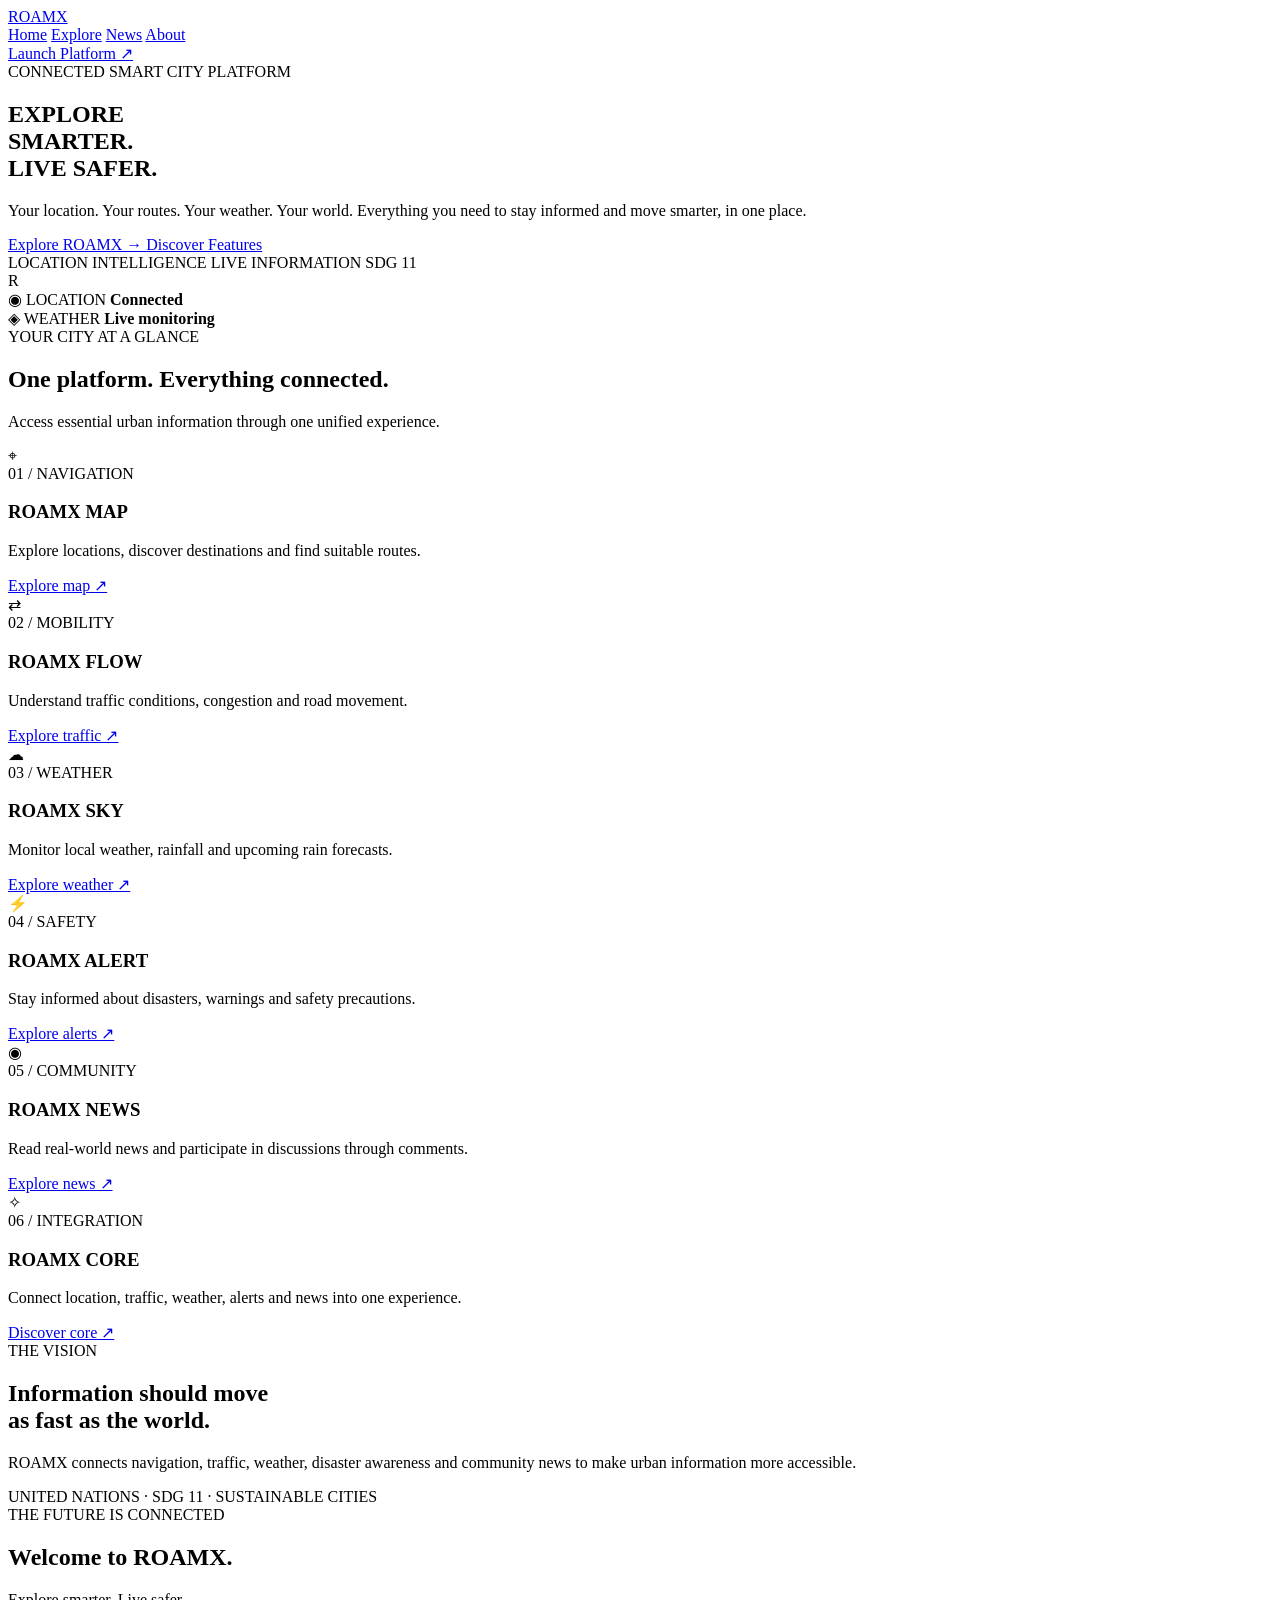
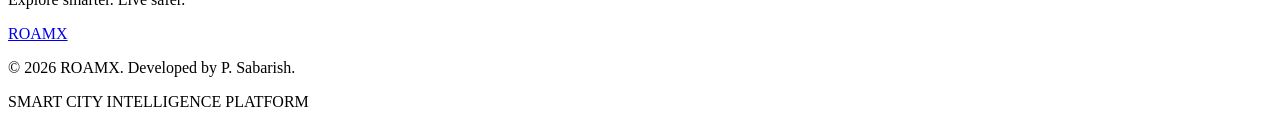
==== index.html @ e7236d31 "Create index.html Create ROAMX homepage" ====
<!DOCTYPE html>
<html lang="en">
<head>
    <meta charset="UTF-8">
    <meta name="viewport" content="width=device-width, initial-scale=1.0">
    <meta name="theme-color" content="#080b18">
    <meta name="description" content="ROAMX — Explore smarter. Live safer. Your connected smart city platform.">
    <title>ROAMX | Smart City Intelligence</title>

    <link rel="preconnect" href="https://fonts.googleapis.com">
    <link rel="preconnect" href="https://fonts.gstatic.com" crossorigin>
    <link href="https://fonts.googleapis.com/css2?family=Inter:wght@400;500;600;700;800&display=swap" rel="stylesheet">

    <link rel="stylesheet" href="style.css">
</head>
<body>

    <header class="navbar">
        <a href="#" class="logo">ROAM<span>X</span></a>

        <nav>
            <a href="#home">Home</a>
            <a href="#features">Explore</a>
            <a href="#news">News</a>
            <a href="#about">About</a>
        </nav>

        <a href="#dashboard" class="nav-button">Launch Platform ↗</a>
    </header>

    <main>
        <section class="hero" id="home">
            <div class="hero-content">
                <div class="status">
                    <span class="pulse"></span>
                    CONNECTED SMART CITY PLATFORM
                </div>

                <h1>
                    EXPLORE<br>
                    SMARTER.<br>
                    <span>LIVE SAFER.</span>
                </h1>

                <p>
                    Your location. Your routes. Your weather.
                    Your world. Everything you need to stay
                    informed and move smarter, in one place.
                </p>

                <div class="hero-actions">
                    <a href="#dashboard" class="primary-button">
                        Explore ROAMX →
                    </a>
                    <a href="#features" class="secondary-button">
                        Discover Features
                    </a>
                </div>

                <div class="hero-meta">
                    <span>LOCATION INTELLIGENCE</span>
                    <span>LIVE INFORMATION</span>
                    <span>SDG 11</span>
                </div>
            </div>

            <div class="hero-visual">
                <div class="orbit orbit-one"></div>
                <div class="orbit orbit-two"></div>

                <div class="planet">
                    <div class="planet-text">R</div>
                </div>

                <div class="floating-card card-top">
                    <span>◉ LOCATION</span>
                    <strong>Connected</strong>
                </div>

                <div class="floating-card card-bottom">
                    <span>◈ WEATHER</span>
                    <strong>Live monitoring</strong>
                </div>
            </div>
        </section>

        <section class="dashboard" id="dashboard">
            <div class="section-heading">
                <span>YOUR CITY AT A GLANCE</span>
                <h2>One platform. <span>Everything connected.</span></h2>
                <p>Access essential urban information through one unified experience.</p>
            </div>

            <div class="dashboard-grid">
                <article class="feature-card" id="map">
                    <div class="feature-icon">⌖</div>
                    <span>01 / NAVIGATION</span>
                    <h3>ROAMX MAP</h3>
                    <p>Explore locations, discover destinations and find suitable routes.</p>
                    <a href="#features">Explore map ↗</a>
                </article>

                <article class="feature-card" id="traffic">
                    <div class="feature-icon">⇄</div>
                    <span>02 / MOBILITY</span>
                    <h3>ROAMX FLOW</h3>
                    <p>Understand traffic conditions, congestion and road movement.</p>
                    <a href="#features">Explore traffic ↗</a>
                </article>

                <article class="feature-card" id="weather">
                    <div class="feature-icon">☁</div>
                    <span>03 / WEATHER</span>
                    <h3>ROAMX SKY</h3>
                    <p>Monitor local weather, rainfall and upcoming rain forecasts.</p>
                    <a href="#features">Explore weather ↗</a>
                </article>

                <article class="feature-card" id="alerts">
                    <div class="feature-icon">⚡</div>
                    <span>04 / SAFETY</span>
                    <h3>ROAMX ALERT</h3>
                    <p>Stay informed about disasters, warnings and safety precautions.</p>
                    <a href="#features">Explore alerts ↗</a>
                </article>

                <article class="feature-card" id="news">
                    <div class="feature-icon">◉</div>
                    <span>05 / COMMUNITY</span>
                    <h3>ROAMX NEWS</h3>
                    <p>Read real-world news and participate in discussions through comments.</p>
                    <a href="#features">Explore news ↗</a>
                </article>

                <article class="feature-card core-card">
                    <div class="feature-icon">✧</div>
                    <span>06 / INTEGRATION</span>
                    <h3>ROAMX CORE</h3>
                    <p>Connect location, traffic, weather, alerts and news into one experience.</p>
                    <a href="#about">Discover core ↗</a>
                </article>
            </div>
        </section>

        <section class="about" id="about">
            <span>THE VISION</span>
            <h2>Information should move<br>as fast as the world.</h2>
            <p>
                ROAMX connects navigation, traffic, weather,
                disaster awareness and community news to make
                urban information more accessible.
            </p>
            <div class="sdg">UNITED NATIONS · SDG 11 · SUSTAINABLE CITIES</div>
        </section>

        <section class="footer-cta" id="features">
            <span>THE FUTURE IS CONNECTED</span>
            <h2>Welcome to ROAMX.</h2>
            <p>Explore smarter. Live safer.</p>
        </section>
    </main>

    <footer>
        <a href="#" class="logo">ROAM<span>X</span></a>
        <p>© 2026 ROAMX. Developed by P. Sabarish.</p>
        <span>SMART CITY INTELLIGENCE PLATFORM</span>
    </footer>

</body>
</html>
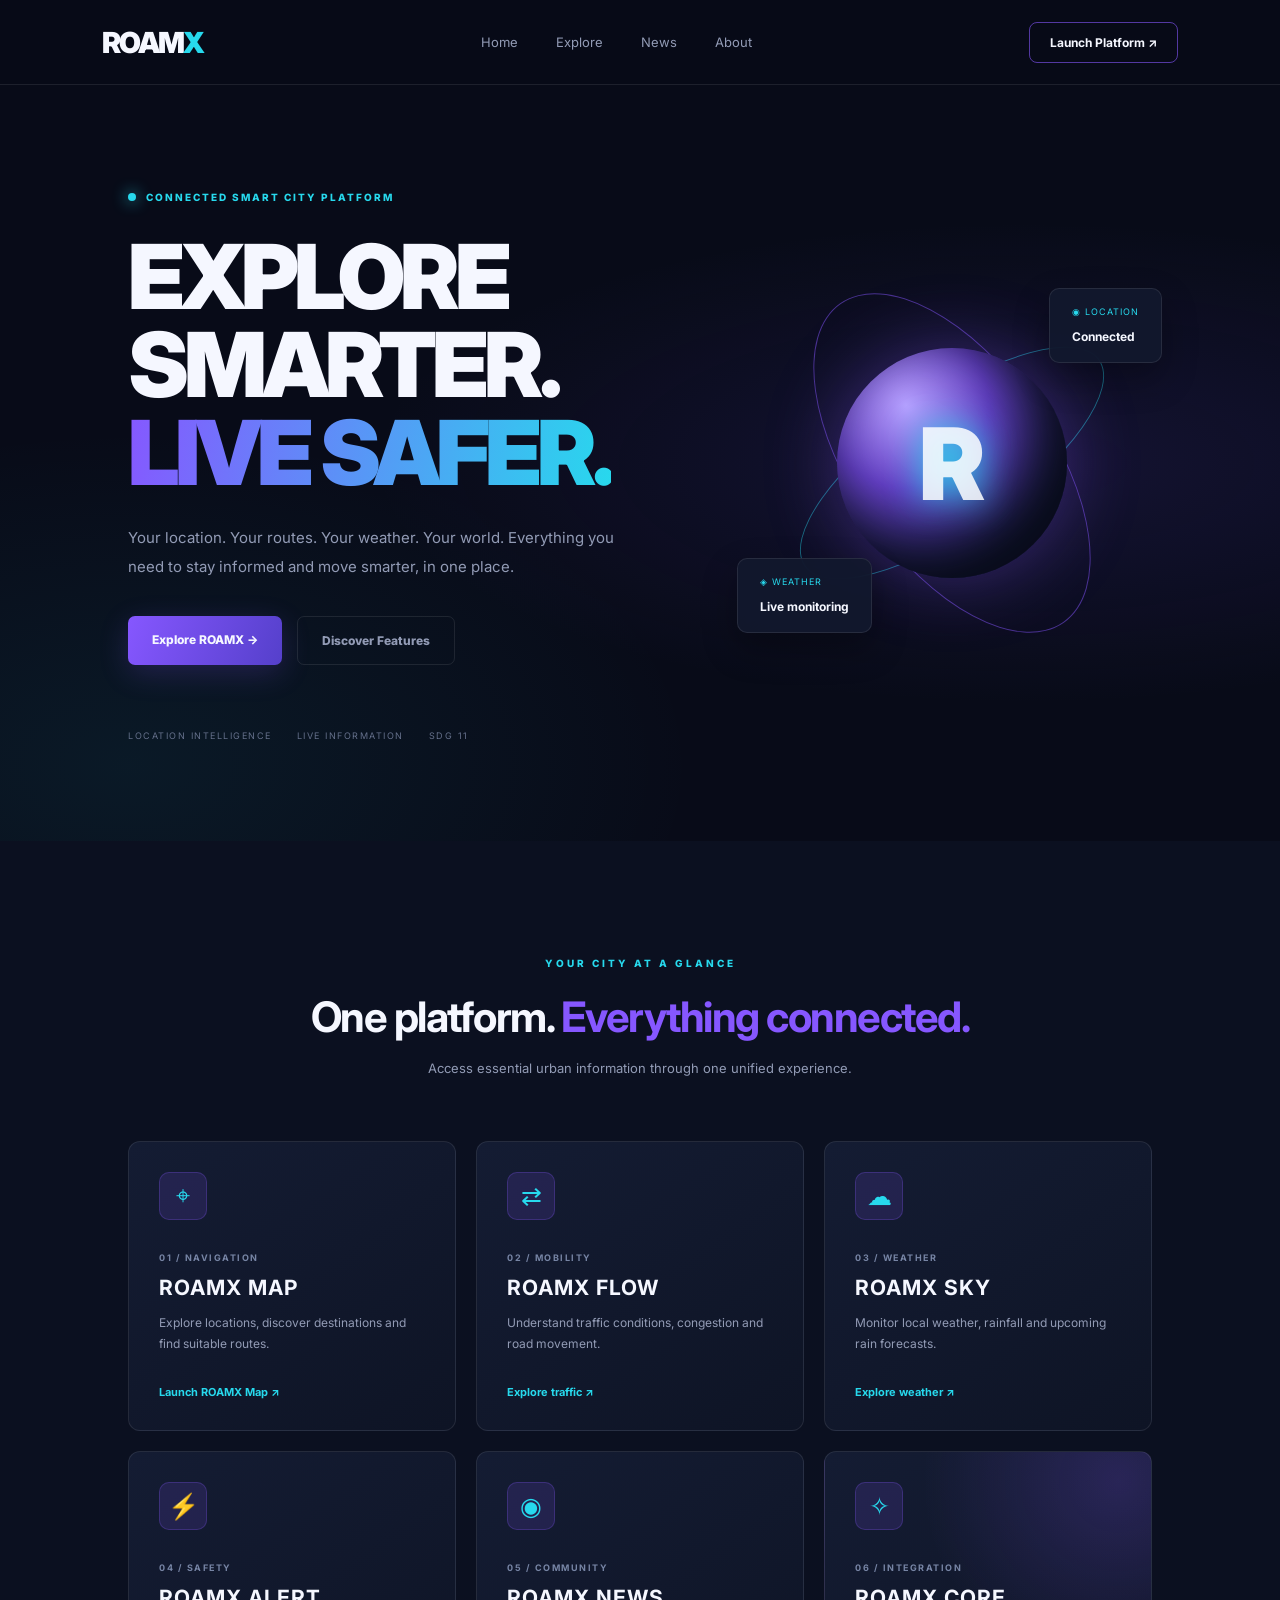
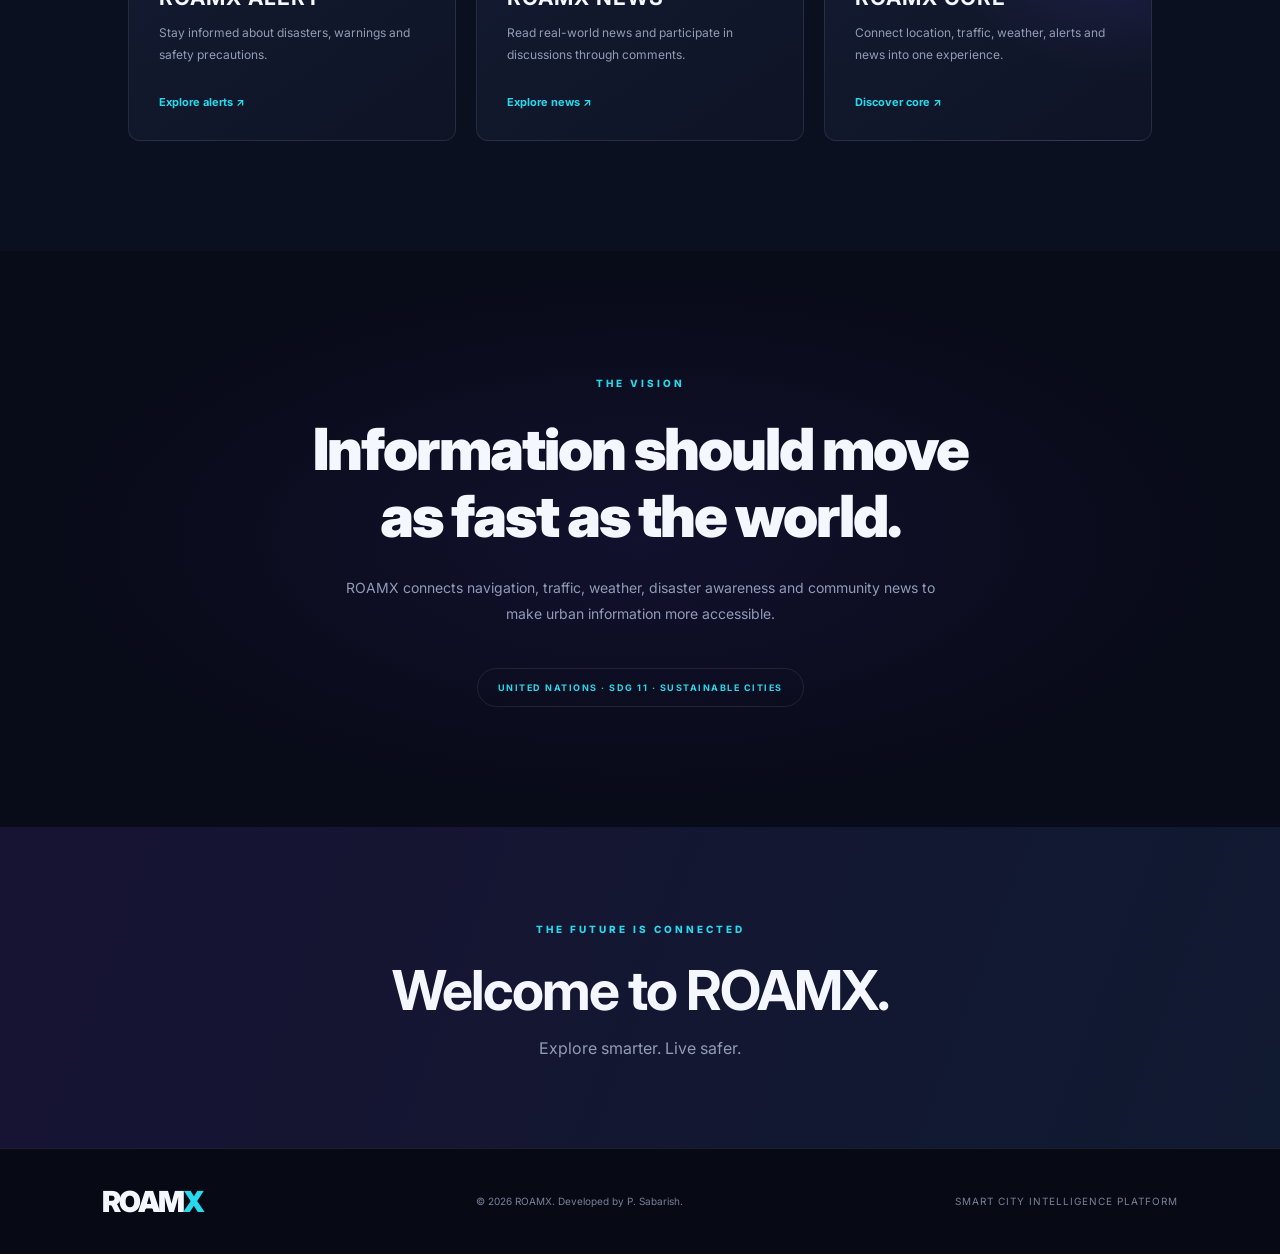
==== commit 1717fef9: "Update index.html" ====
--- a/index.html
+++ b/index.html
@@ -97,7 +97,7 @@
                     <span>01 / NAVIGATION</span>
                     <h3>ROAMX MAP</h3>
                     <p>Explore locations, discover destinations and find suitable routes.</p>
-                    <a href="#features">Explore map ↗</a>
+                    <a href="map.html">Launch ROAMX Map ↗</a>
                 </article>
 
                 <article class="feature-card" id="traffic">
--- a/style.css
+++ b/style.css
@@ -0,0 +1,565 @@
+@import url('https://fonts.googleapis.com/css2?family=Inter:wght@400;500;600;700;800;900&display=swap');
+
+:root {
+    --bg: #080b18;
+    --surface: #101629;
+    --surface-light: #151e35;
+    --violet: #8657ff;
+    --cyan: #27d9ed;
+    --text: #f5f7ff;
+    --muted: #929bb5;
+    --border: rgba(255,255,255,0.09);
+}
+
+* {
+    margin: 0;
+    padding: 0;
+    box-sizing: border-box;
+}
+
+html {
+    scroll-behavior: smooth;
+}
+
+body {
+    font-family: 'Inter', sans-serif;
+    background: var(--bg);
+    color: var(--text);
+    overflow-x: hidden;
+}
+
+a {
+    color: inherit;
+    text-decoration: none;
+}
+
+/* NAVIGATION */
+
+.navbar {
+    width: 100%;
+    height: 85px;
+    padding: 0 8%;
+    display: flex;
+    align-items: center;
+    justify-content: space-between;
+    border-bottom: 1px solid var(--border);
+    background: rgba(8,11,24,0.92);
+    position: sticky;
+    top: 0;
+    z-index: 100;
+    backdrop-filter: blur(20px);
+}
+
+.logo {
+    font-size: 29px;
+    font-weight: 900;
+    letter-spacing: -2px;
+}
+
+.logo span {
+    color: var(--cyan);
+}
+
+.navbar nav {
+    display: flex;
+    gap: 38px;
+}
+
+.navbar nav a {
+    font-size: 13px;
+    color: var(--muted);
+    transition: 0.3s;
+}
+
+.navbar nav a:hover {
+    color: var(--cyan);
+}
+
+.nav-button {
+    padding: 12px 20px;
+    border: 1px solid rgba(134,87,255,0.6);
+    border-radius: 8px;
+    font-size: 12px;
+    font-weight: 700;
+    transition: 0.3s;
+}
+
+.nav-button:hover {
+    background: var(--violet);
+}
+
+/* HERO */
+
+.hero {
+    min-height: 690px;
+    padding: 100px 10%;
+    display: flex;
+    align-items: center;
+    justify-content: space-between;
+    gap: 50px;
+    position: relative;
+    overflow: hidden;
+    background:
+        radial-gradient(ellipse at 80% 50%, rgba(85,57,190,0.16), transparent 45%),
+        radial-gradient(ellipse at 10% 90%, rgba(39,217,237,0.07), transparent 35%);
+}
+
+.hero-content {
+    max-width: 650px;
+    z-index: 2;
+}
+
+.status {
+    display: inline-flex;
+    align-items: center;
+    gap: 10px;
+    color: var(--cyan);
+    font-size: 10px;
+    font-weight: 800;
+    letter-spacing: 2px;
+    margin-bottom: 30px;
+}
+
+.pulse {
+    width: 8px;
+    height: 8px;
+    border-radius: 50%;
+    background: var(--cyan);
+    box-shadow: 0 0 15px var(--cyan);
+}
+
+.hero h1 {
+    font-size: clamp(55px, 7vw, 92px);
+    line-height: 0.98;
+    font-weight: 900;
+    letter-spacing: -5px;
+}
+
+.hero h1 span {
+    background: linear-gradient(100deg, var(--violet), var(--cyan));
+    -webkit-background-clip: text;
+    background-clip: text;
+    color: transparent;
+}
+
+.hero-content > p {
+    max-width: 490px;
+    color: var(--muted);
+    font-size: 15px;
+    line-height: 1.9;
+    margin-top: 28px;
+}
+
+.hero-actions {
+    display: flex;
+    gap: 15px;
+    margin-top: 35px;
+    flex-wrap: wrap;
+}
+
+.primary-button,
+.secondary-button {
+    padding: 16px 24px;
+    border-radius: 7px;
+    font-size: 12px;
+    font-weight: 800;
+    transition: 0.3s;
+}
+
+.primary-button {
+    background: linear-gradient(110deg, var(--violet), #5540cb);
+    box-shadow: 0 8px 30px rgba(134,87,255,0.2);
+}
+
+.primary-button:hover {
+    transform: translateY(-4px);
+    box-shadow: 0 10px 35px rgba(134,87,255,0.4);
+}
+
+.secondary-button {
+    border: 1px solid var(--border);
+    color: var(--muted);
+}
+
+.secondary-button:hover {
+    border-color: var(--cyan);
+    color: var(--cyan);
+}
+
+.hero-meta {
+    display: flex;
+    gap: 25px;
+    flex-wrap: wrap;
+    margin-top: 65px;
+}
+
+.hero-meta span {
+    font-size: 9px;
+    color: #65708b;
+    letter-spacing: 1.5px;
+}
+
+/* HERO VISUAL */
+
+.hero-visual {
+    width: 400px;
+    height: 400px;
+    flex-shrink: 0;
+    position: relative;
+    display: grid;
+    place-items: center;
+}
+
+.planet {
+    width: 230px;
+    height: 230px;
+    border-radius: 50%;
+    display: grid;
+    place-items: center;
+    background:
+        radial-gradient(circle at 30% 25%, #b7a0ff, #6440c6 35%, #171a43 75%);
+    box-shadow:
+        0 0 70px rgba(134,87,255,0.35),
+        inset -25px -25px 60px #080b18;
+    position: relative;
+    z-index: 2;
+}
+
+.planet-text {
+    font-size: 100px;
+    font-weight: 900;
+    color: rgba(255,255,255,0.85);
+    text-shadow: 0 0 35px var(--cyan);
+}
+
+.orbit {
+    position: absolute;
+    width: 360px;
+    height: 130px;
+    border: 1px solid rgba(39,217,237,0.45);
+    border-radius: 50%;
+    transform: rotate(-35deg);
+}
+
+.orbit-two {
+    width: 390px;
+    height: 200px;
+    border-color: rgba(134,87,255,0.5);
+    transform: rotate(55deg);
+}
+
+.floating-card {
+    position: absolute;
+    z-index: 3;
+    background: rgba(18,25,46,0.9);
+    backdrop-filter: blur(15px);
+    border: 1px solid var(--border);
+    padding: 17px 22px;
+    border-radius: 10px;
+    box-shadow: 0 15px 35px rgba(0,0,0,0.3);
+}
+
+.floating-card span {
+    display: block;
+    font-size: 9px;
+    color: var(--cyan);
+    letter-spacing: 1px;
+    margin-bottom: 8px;
+}
+
+.floating-card strong {
+    font-size: 12px;
+}
+
+.card-top {
+    top: 25px;
+    right: -10px;
+}
+
+.card-bottom {
+    bottom: 30px;
+    left: -15px;
+}
+
+/* DASHBOARD */
+
+.dashboard {
+    padding: 110px 10%;
+    background: #0b1020;
+}
+
+.section-heading {
+    text-align: center;
+    margin-bottom: 60px;
+}
+
+.section-heading > span,
+.about > span,
+.footer-cta > span {
+    font-size: 10px;
+    color: var(--cyan);
+    font-weight: 800;
+    letter-spacing: 3px;
+}
+
+.section-heading h2 {
+    font-size: clamp(27px, 4vw, 42px);
+    margin-top: 20px;
+    letter-spacing: -1.5px;
+}
+
+.section-heading h2 span {
+    color: var(--violet);
+}
+
+.section-heading p {
+    color: var(--muted);
+    font-size: 13px;
+    margin-top: 15px;
+    line-height: 1.8;
+}
+
+.dashboard-grid {
+    display: grid;
+    grid-template-columns: repeat(3, 1fr);
+    gap: 20px;
+}
+
+.feature-card {
+    min-height: 260px;
+    padding: 30px;
+    background: linear-gradient(145deg, #141c33, #0e1425);
+    border: 1px solid var(--border);
+    border-radius: 12px;
+    transition: 0.35s;
+    position: relative;
+    overflow: hidden;
+}
+
+.feature-card:hover {
+    transform: translateY(-7px);
+    border-color: rgba(39,217,237,0.5);
+    box-shadow: 0 15px 45px rgba(0,0,0,0.25);
+}
+
+.feature-icon {
+    width: 48px;
+    height: 48px;
+    display: grid;
+    place-items: center;
+    background: rgba(134,87,255,0.14);
+    color: var(--cyan);
+    border: 1px solid rgba(134,87,255,0.25);
+    border-radius: 10px;
+    font-size: 25px;
+    margin-bottom: 25px;
+}
+
+.feature-card > span {
+    font-size: 9px;
+    color: #7785a5;
+    letter-spacing: 1.5px;
+    font-weight: 700;
+}
+
+.feature-card h3 {
+    font-size: 21px;
+    margin-top: 10px;
+    letter-spacing: 1px;
+}
+
+.feature-card p {
+    font-size: 12px;
+    line-height: 1.8;
+    color: var(--muted);
+    margin-top: 12px;
+    margin-bottom: 25px;
+}
+
+.feature-card > a {
+    font-size: 11px;
+    font-weight: 700;
+    color: var(--cyan);
+}
+
+.core-card {
+    background:
+        radial-gradient(circle at 90% 10%, rgba(134,87,255,0.2), transparent 50%),
+        linear-gradient(145deg, #141c33, #0e1425);
+}
+
+/* ABOUT */
+
+.about {
+    padding: 120px 10%;
+    text-align: center;
+    background:
+        radial-gradient(ellipse at center, rgba(85,57,190,0.13), transparent 65%),
+        var(--bg);
+}
+
+.about h2 {
+    font-size: clamp(35px, 5vw, 58px);
+    font-weight: 900;
+    letter-spacing: -2px;
+    margin-top: 25px;
+    line-height: 1.15;
+}
+
+.about p {
+    max-width: 600px;
+    margin: 25px auto;
+    color: var(--muted);
+    font-size: 14px;
+    line-height: 1.9;
+}
+
+.sdg {
+    display: inline-block;
+    padding: 13px 20px;
+    border: 1px solid var(--border);
+    border-radius: 30px;
+    color: var(--cyan);
+    font-size: 9px;
+    font-weight: 700;
+    letter-spacing: 1.5px;
+    margin-top: 15px;
+}
+
+/* FOOTER CTA */
+
+.footer-cta {
+    padding: 90px 10%;
+    text-align: center;
+    background: linear-gradient(110deg, #171333, #101a31);
+}
+
+.footer-cta h2 {
+    font-size: clamp(35px, 5vw, 55px);
+    margin-top: 20px;
+    letter-spacing: -2px;
+}
+
+.footer-cta p {
+    margin-top: 15px;
+    color: var(--muted);
+}
+
+/* FOOTER */
+
+footer {
+    padding: 35px 8%;
+    display: flex;
+    justify-content: space-between;
+    align-items: center;
+    flex-wrap: wrap;
+    gap: 20px;
+    background: #070a14;
+    border-top: 1px solid var(--border);
+}
+
+footer p,
+footer > span {
+    color: #78819a;
+    font-size: 10px;
+}
+
+footer > span {
+    letter-spacing: 1px;
+}
+
+/* RESPONSIVE DESIGN */
+
+@media (max-width: 1000px) {
+    .hero {
+        padding: 80px 7%;
+    }
+
+    .hero-visual {
+        transform: scale(0.8);
+    }
+
+    .dashboard {
+        padding: 90px 7%;
+    }
+
+    .dashboard-grid {
+        grid-template-columns: repeat(2, 1fr);
+    }
+}
+
+@media (max-width: 700px) {
+    .navbar {
+        height: auto;
+        min-height: 75px;
+        padding: 18px 6%;
+        flex-wrap: wrap;
+        gap: 15px;
+    }
+
+    .navbar nav {
+        order: 3;
+        width: 100%;
+        justify-content: space-between;
+        gap: 10px;
+    }
+
+    .navbar nav a {
+        font-size: 11px;
+    }
+
+    .nav-button {
+        font-size: 10px;
+        padding: 10px;
+    }
+
+    .hero {
+        padding: 75px 7%;
+        flex-direction: column;
+        align-items: flex-start;
+    }
+
+    .hero h1 {
+        letter-spacing: -3px;
+    }
+
+    .hero-visual {
+        align-self: center;
+        transform: scale(0.75);
+        margin: -20px 0;
+        transform-origin: center;
+    }
+
+    .hero-meta {
+        margin-top: 40px;
+    }
+
+    .dashboard {
+        padding: 75px 6%;
+    }
+
+    .dashboard-grid {
+        grid-template-columns: 1fr;
+    }
+
+    .feature-card {
+        min-height: 240px;
+    }
+
+    .about {
+        padding: 85px 7%;
+    }
+
+    footer {
+        justify-content: center;
+        text-align: center;
+        flex-direction: column;
+    }
+}
+
+@media (max-width: 380px) {
+    .hero-visual {
+        transform: scale(0.62);
+        margin-left: -25px;
+    }
+}
